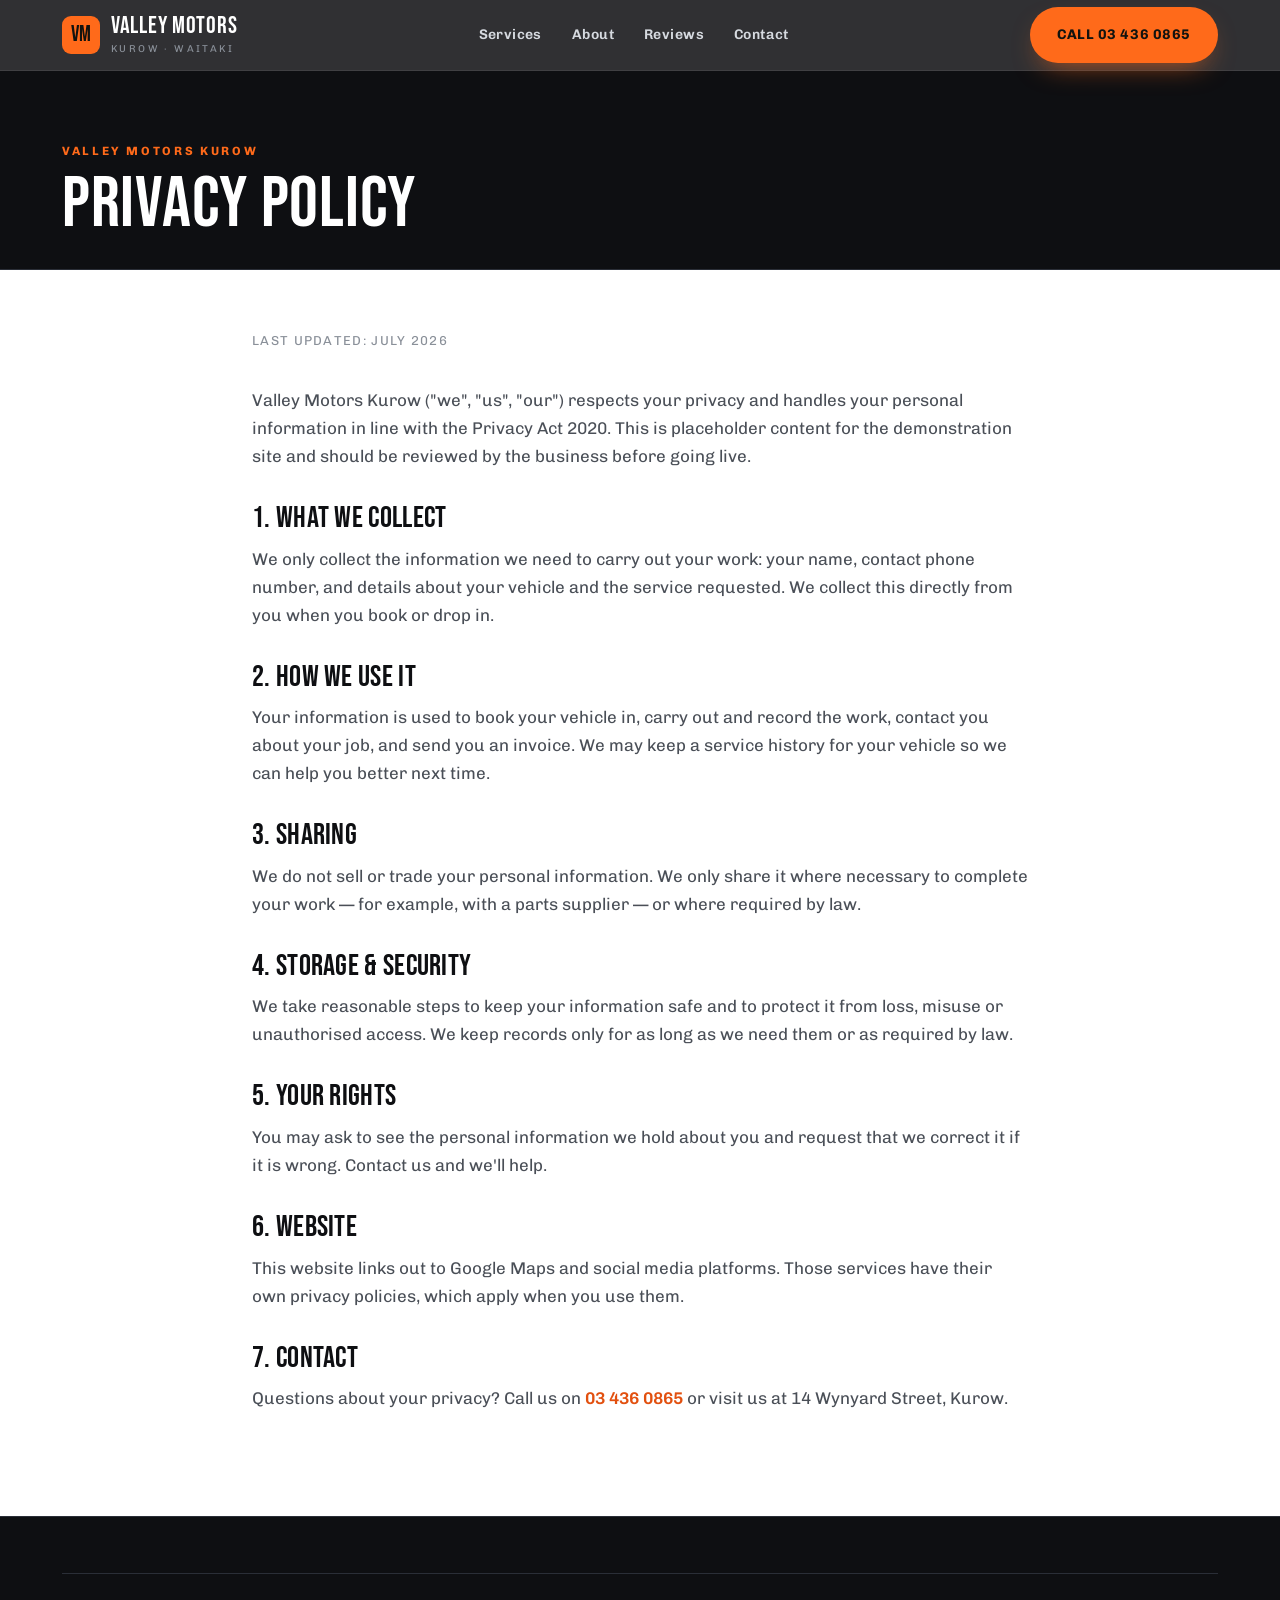
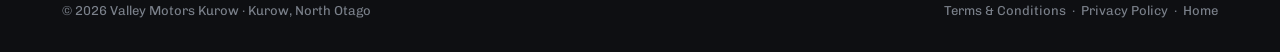
==== privacy.html @ 833ecc07 "Initial build: Valley Motors Kurow" ====
<!DOCTYPE html>
<html lang="en-NZ">
<head>
<meta charset="UTF-8">
<meta name="viewport" content="width=device-width, initial-scale=1">
<title>Privacy Policy | Valley Motors Kurow</title>
<meta name="description" content="Privacy policy for Valley Motors Kurow, Wynyard Street, Kurow.">
<link rel="icon" href="favicon.svg" type="image/svg+xml">
<link rel="preconnect" href="https://fonts.googleapis.com">
<link rel="preconnect" href="https://fonts.gstatic.com" crossorigin>
<link href="https://fonts.googleapis.com/css2?family=Bebas+Neue&family=Chivo:ital,wght@0,300;0,400;0,600;0,700;0,900;1,400&display=swap" rel="stylesheet">
<link rel="stylesheet" href="css/style.css">
</head>
<body>
<header class="nav">
  <div class="wrap nav-inner">
    <a class="brand" href="index.html"><span class="logo">VM</span><span><b>Valley Motors</b><small>Kurow &middot; Waitaki</small></span></a>
    <nav class="nav-links">
      <a href="index.html#services">Services</a>
      <a href="index.html#about">About</a>
      <a href="index.html#reviews">Reviews</a>
      <a href="index.html#contact">Contact</a>
    </nav>
    <div class="nav-cta"><a class="btn btn-primary" href="tel:034360865">Call 03 436 0865</a></div>
  </div>
</header>

<section class="page-hero"><div class="wrap"><span class="eyebrow">Valley Motors Kurow</span><h1 style="font-family:'Bebas Neue';font-size:clamp(40px,7vw,72px);text-transform:uppercase;margin-top:8px">Privacy Policy</h1></div></section>

<div class="legal">
  <p class="updated">Last updated: July 2026</p>
  <p>Valley Motors Kurow ("we", "us", "our") respects your privacy and handles your personal information in line with the Privacy Act 2020. This is placeholder content for the demonstration site and should be reviewed by the business before going live.</p>

  <h2>1. What We Collect</h2>
  <p>We only collect the information we need to carry out your work: your name, contact phone number, and details about your vehicle and the service requested. We collect this directly from you when you book or drop in.</p>

  <h2>2. How We Use It</h2>
  <p>Your information is used to book your vehicle in, carry out and record the work, contact you about your job, and send you an invoice. We may keep a service history for your vehicle so we can help you better next time.</p>

  <h2>3. Sharing</h2>
  <p>We do not sell or trade your personal information. We only share it where necessary to complete your work — for example, with a parts supplier — or where required by law.</p>

  <h2>4. Storage &amp; Security</h2>
  <p>We take reasonable steps to keep your information safe and to protect it from loss, misuse or unauthorised access. We keep records only for as long as we need them or as required by law.</p>

  <h2>5. Your Rights</h2>
  <p>You may ask to see the personal information we hold about you and request that we correct it if it is wrong. Contact us and we'll help.</p>

  <h2>6. Website</h2>
  <p>This website links out to Google Maps and social media platforms. Those services have their own privacy policies, which apply when you use them.</p>

  <h2>7. Contact</h2>
  <p>Questions about your privacy? Call us on <a href="tel:034360865">03 436 0865</a> or visit us at 14 Wynyard Street, Kurow.</p>
</div>

<footer class="foot">
  <div class="wrap">
    <div class="foot-bottom" style="border-top:1px solid var(--line);padding-top:26px">
      <span>&copy; 2026 Valley Motors Kurow &middot; Kurow, North Otago</span>
      <span><a href="terms.html">Terms &amp; Conditions</a> &nbsp;&middot;&nbsp; <a href="privacy.html">Privacy Policy</a> &nbsp;&middot;&nbsp; <a href="index.html">Home</a></span>
    </div>
  </div>
</footer>
</body>
</html>
---- css/style.css ----
/* Valley Motors Kurow — Industrial archetype | Bebas Neue / Chivo */
:root{
  --ink:#0e0f12;
  --charcoal:#16181d;
  --panel:#1d2027;
  --bone:#f4f1ec;
  --paper:#ffffff;
  --line:#2a2e37;
  --muted:#8a9099;
  --text:#20242b;
  --accent:#ff6a1a;
  --accent-deep:#e2500f;
  --radius:14px;
  --radius-sm:10px;
  --maxw:1200px;
  --shadow:0 18px 50px -22px rgba(0,0,0,.55);
}
*{margin:0;padding:0;box-sizing:border-box}
html{scroll-behavior:smooth}
body{
  font-family:"Chivo",system-ui,-apple-system,Segoe UI,sans-serif;
  color:var(--text);background:var(--paper);
  line-height:1.65;font-size:17px;-webkit-font-smoothing:antialiased;
  overflow-x:hidden;
}
img{image-orientation:from-image;max-width:100%;display:block}
h1,h2,h3,.display{font-family:"Bebas Neue",Impact,sans-serif;font-weight:400;line-height:.95;letter-spacing:.01em}
a{color:inherit;text-decoration:none}
.wrap{max-width:var(--maxw);margin:0 auto;padding:0 22px}
.eyebrow{font-family:"Chivo",sans-serif;font-weight:700;text-transform:uppercase;letter-spacing:.22em;font-size:12px;color:var(--accent)}
.section{padding:92px 0}
.section-bone{background:var(--bone)}
.section-dark{background:var(--charcoal);color:#eef0f3}
.section h2{font-size:clamp(38px,6vw,66px);text-transform:uppercase}
.lead{color:var(--muted);max-width:620px;margin-top:14px}
.section-dark .lead{color:#aeb4bd}
.svg{width:22px;height:22px;stroke:currentColor;fill:none;stroke-width:1.9;stroke-linecap:round;stroke-linejoin:round;flex:none}

/* Buttons */
.btn{display:inline-flex;align-items:center;gap:10px;font-family:"Chivo",sans-serif;font-weight:700;
  letter-spacing:.04em;text-transform:uppercase;font-size:14px;padding:15px 26px;border-radius:999px;
  border:1.5px solid transparent;cursor:pointer;transition:transform .18s ease,background .2s,box-shadow .2s;min-height:48px}
.btn:hover{transform:translateY(-2px)}
.btn-primary{background:var(--accent);color:#12130f;box-shadow:0 12px 28px -12px rgba(255,106,26,.7)}
.btn-primary:hover{background:var(--accent-deep);color:#fff}
.btn-ghost{background:transparent;color:#fff;border-color:rgba(255,255,255,.4)}
.btn-ghost:hover{border-color:#fff;background:rgba(255,255,255,.08)}
.btn-dark{background:var(--ink);color:#fff}
.btn-dark:hover{background:#000}
.btn .svg{width:18px;height:18px;stroke-width:2}

/* Intro overlay */
#intro{position:fixed;inset:0;z-index:2000;background:var(--ink);display:flex;align-items:center;justify-content:center;
  transition:opacity .7s ease,visibility .7s}
#intro.done{opacity:0;visibility:hidden}
#intro .mark{font-family:"Bebas Neue",sans-serif;font-size:clamp(44px,9vw,90px);color:#fff;letter-spacing:.04em;
  text-align:center;opacity:0;transform:translateY(14px);animation:introUp .8s .1s forwards}
#intro .mark span{color:var(--accent)}
#intro .bar{height:3px;width:0;background:var(--accent);margin:18px auto 0;animation:introBar 1.1s .2s forwards}
@keyframes introUp{to{opacity:1;transform:none}}
@keyframes introBar{to{width:180px}}

/* Nav */
header.nav{position:sticky;top:0;z-index:1000;background:rgba(14,15,18,.86);backdrop-filter:blur(12px);
  border-bottom:1px solid rgba(255,255,255,.08)}
.nav-inner{display:flex;align-items:center;justify-content:space-between;height:70px}
.brand{display:flex;align-items:center;gap:11px;color:#fff}
.brand .logo{width:38px;height:38px;border-radius:9px;background:var(--accent);display:grid;place-items:center;color:#12130f;font-family:"Bebas Neue",sans-serif;font-size:22px;flex:none}
.brand b{font-family:"Bebas Neue",sans-serif;font-weight:400;font-size:24px;letter-spacing:.03em;line-height:1}
.brand small{display:block;font-family:"Chivo",sans-serif;font-size:10px;letter-spacing:.24em;color:var(--muted);text-transform:uppercase}
.nav-links{display:flex;align-items:center;gap:30px}
.nav-links a{color:#d6dae0;font-size:14px;font-weight:600;letter-spacing:.03em;transition:color .2s}
.nav-links a:hover{color:var(--accent)}
.nav-cta{display:flex;align-items:center;gap:14px}
.nav-phone{display:inline-flex;align-items:center;gap:8px;color:#fff;font-weight:700;font-size:14px}
.nav-phone .svg{color:var(--accent);width:18px;height:18px}
.burger{display:none;background:none;border:1px solid rgba(255,255,255,.25);border-radius:9px;width:46px;height:44px;color:#fff;cursor:pointer}
.burger svg{width:22px;height:22px;stroke:#fff;stroke-width:2;fill:none}
.mobile-menu{display:none;flex-direction:column;background:var(--ink);border-bottom:1px solid var(--line)}
.mobile-menu a{padding:15px 22px;color:#dfe3e8;border-top:1px solid rgba(255,255,255,.06);font-weight:600}
.mobile-menu a.call{color:var(--accent)}
.mobile-menu.open{display:flex}

/* Hero */
.hero{position:relative;min-height:92vh;display:flex;align-items:center;background:var(--ink);color:#fff;overflow:hidden}
.hero-slides{position:absolute;inset:0;z-index:0}
.hero-slide{position:absolute;inset:0;background-size:cover;background-position:center;opacity:0;
  transition:opacity 1.5s ease;filter:saturate(.82) contrast(1.05)}
.hero-slide.active{opacity:1}
.hero::after{content:"";position:absolute;inset:0;z-index:1;
  background:linear-gradient(180deg,rgba(14,15,18,.66) 0%,rgba(14,15,18,.5) 40%,rgba(14,15,18,.82) 100%)}
.hero .wrap{position:relative;z-index:2;padding-top:70px;padding-bottom:70px}
.hero-eyebrow{display:inline-flex;align-items:center;gap:9px;color:var(--accent)}
.hero-eyebrow::before{content:"";width:34px;height:2px;background:var(--accent)}
.hero h1{font-size:clamp(52px,10vw,120px);text-transform:uppercase;margin:18px 0 6px;max-width:15ch}
.hero h1 em{font-style:normal;color:var(--accent)}
.hero p.sub{font-size:clamp(17px,2.2vw,21px);color:#dfe2e7;max-width:560px}
.hero-cta{display:flex;flex-wrap:wrap;gap:14px;margin-top:30px}
.review-badge{margin-top:28px;display:inline-flex;align-items:center;gap:14px;padding:13px 20px;border-radius:14px;
  background:rgba(255,255,255,.08);backdrop-filter:blur(10px);border:1px solid rgba(255,255,255,.18);max-width:100%}
.stars{color:var(--accent);letter-spacing:2px;font-size:15px;white-space:nowrap}
.review-badge b{font-family:"Chivo";font-weight:700}
.review-badge small{display:block;color:#c4c9d0;font-size:12px}

/* Trust strip */
.trust{background:var(--ink);color:#fff;border-top:1px solid rgba(255,255,255,.07)}
.trust-grid{display:grid;grid-template-columns:repeat(3,1fr);gap:0}
.trust-item{display:flex;gap:16px;align-items:flex-start;padding:34px 30px;border-right:1px solid rgba(255,255,255,.08)}
.trust-item:last-child{border-right:none}
.trust-item .ic{width:46px;height:46px;border-radius:11px;background:rgba(255,106,26,.14);color:var(--accent);display:grid;place-items:center;flex:none}
.trust-item .ic .svg{width:22px;height:22px}
.trust-item h4{font-family:"Chivo";font-size:16px;font-weight:700;margin-bottom:3px;letter-spacing:.02em}
.trust-item p{color:var(--muted);font-size:14px;line-height:1.5}

/* Services */
.head-row{display:flex;justify-content:space-between;align-items:flex-end;gap:20px;margin-bottom:44px;flex-wrap:wrap}
.cards{display:grid;grid-template-columns:repeat(3,1fr);gap:24px}
.card{background:var(--paper);border:1px solid #e7e2d9;border-radius:var(--radius);overflow:hidden;
  transition:transform .22s ease,box-shadow .22s;display:flex;flex-direction:column}
.section-bone .card{border-color:#e4ded3}
.card:hover{transform:translateY(-5px);box-shadow:var(--shadow)}
.card-img{aspect-ratio:16/10;overflow:hidden;position:relative}
.card-img img{width:100%;height:100%;object-fit:cover;filter:saturate(.82) contrast(1.05);transition:transform .5s ease}
.card:hover .card-img img{transform:scale(1.06)}
.card-img .tag{position:absolute;left:12px;top:12px;background:var(--ink);color:var(--accent);font-family:"Chivo";
  font-weight:700;font-size:11px;letter-spacing:.12em;text-transform:uppercase;padding:6px 11px;border-radius:7px}
.card-body{padding:22px 22px 26px}
.card-body h3{font-size:26px;text-transform:uppercase;color:var(--ink);margin-bottom:8px}
.card-body p{color:#5c6069;font-size:15px}

/* About */
.split{display:grid;grid-template-columns:1fr 1fr;gap:56px;align-items:center}
.about-img{position:relative;border-radius:var(--radius);overflow:hidden;aspect-ratio:4/3}
.about-img img{width:100%;height:100%;object-fit:cover;filter:saturate(.82) contrast(1.05)}
.about-img .corner{position:absolute;right:0;bottom:0;background:var(--accent);color:#12130f;font-family:"Bebas Neue";
  font-size:20px;letter-spacing:.03em;padding:12px 20px;border-top-left-radius:12px}
.check{list-style:none;margin-top:26px;display:grid;gap:14px}
.check li{display:flex;gap:13px;align-items:flex-start;font-weight:600;color:var(--text)}
.check .svg{color:var(--accent);width:22px;height:22px;margin-top:2px}
.check li span small{display:block;font-weight:400;color:#6b7078;font-size:14px}

/* Crew */
.crew-grid{display:grid;grid-template-columns:repeat(3,1fr);gap:24px}
.crew-card{background:var(--panel);border:1px solid var(--line);border-radius:var(--radius);padding:32px 26px;text-align:center}
.avatar{width:84px;height:84px;border-radius:50%;background:var(--ink);border:2px solid var(--accent);
  display:grid;place-items:center;margin:0 auto 18px;font-family:"Bebas Neue";font-size:32px;color:var(--accent);letter-spacing:.04em}
.crew-card h3{font-size:26px;text-transform:uppercase;color:#fff}
.crew-card .role-sub{color:var(--accent);font-weight:700;font-size:12px;letter-spacing:.14em;text-transform:uppercase;margin:4px 0 10px}
.crew-card p{color:#a8adb6;font-size:14px}
.badge-pill{display:inline-block;background:rgba(255,106,26,.14);color:var(--accent);font-weight:700;font-size:11px;
  letter-spacing:.14em;text-transform:uppercase;padding:6px 13px;border-radius:999px;margin-bottom:14px}

/* Reviews */
.rev-grid{display:grid;grid-template-columns:repeat(3,1fr);gap:24px}
.rev-card{background:var(--paper);border:1px solid #e7e2d9;border-radius:var(--radius);padding:28px 26px;display:flex;flex-direction:column}
.rev-card .stars{margin-bottom:12px}
.rev-card p{color:#42474f;font-size:15px;flex:1}
.rev-who{display:flex;align-items:center;gap:12px;margin-top:18px}
.rev-who .ini{width:42px;height:42px;border-radius:50%;background:var(--ink);color:var(--accent);display:grid;place-items:center;
  font-family:"Bebas Neue";font-size:18px;flex:none}
.rev-who b{font-family:"Chivo";font-weight:700;font-size:14px;display:block}
.rev-who small{color:#8a9099;font-size:12px}

/* Review banner */
.rev-banner{background:linear-gradient(120deg,var(--ink),#1c1f26);color:#fff;text-align:center;padding:74px 0}
.rev-banner h2{font-size:clamp(34px,5.5vw,58px);text-transform:uppercase}
.rev-banner p{color:#aeb4bd;max-width:520px;margin:12px auto 26px}

/* Contact */
.contact-grid{display:grid;grid-template-columns:1.05fr .95fr;gap:52px}
.info-row{display:flex;gap:15px;align-items:flex-start;padding:16px 0;border-bottom:1px solid rgba(255,255,255,.09)}
.info-row .ic{width:44px;height:44px;border-radius:11px;background:rgba(255,106,26,.14);color:var(--accent);display:grid;place-items:center;flex:none}
.info-row h4{font-family:"Chivo";font-size:12px;letter-spacing:.14em;text-transform:uppercase;color:var(--muted);font-weight:700}
.info-row a,.info-row p{color:#eef0f3;font-size:16px;font-weight:600}
.socials{display:flex;gap:12px;margin-top:24px}
.socials a{width:46px;height:46px;border-radius:11px;border:1px solid rgba(255,255,255,.16);display:grid;place-items:center;color:#dfe3e8;transition:.2s}
.socials a:hover{background:var(--accent);color:#12130f;border-color:var(--accent);transform:translateY(-3px)}
.socials a svg{width:20px;height:20px}
.contact-actions{background:var(--panel);border:1px solid var(--line);border-radius:var(--radius);padding:34px}
.contact-actions h3{font-size:30px;text-transform:uppercase;color:#fff;margin-bottom:8px}
.contact-actions p{color:#a8adb6;font-size:15px;margin-bottom:22px}
.contact-actions .btn{width:100%;justify-content:center;margin-bottom:13px}
.hours-mini{margin-top:20px;padding-top:18px;border-top:1px solid var(--line);color:#a8adb6;font-size:14px}
.hours-mini b{color:#fff}

/* Map */
.map-wrap{padding:0 0 0}
.map-frame{width:100%;height:420px;border:0;border-radius:var(--radius);filter:grayscale(.2) contrast(1.05)}

/* Footer */
footer.foot{background:var(--ink);color:#cfd3da;padding:56px 0 30px;border-top:1px solid var(--line)}
.foot-top{display:grid;grid-template-columns:1.4fr 1fr 1fr;gap:36px;padding-bottom:34px;border-bottom:1px solid var(--line)}
.foot .brand b{color:#fff}
.foot p.blurb{color:#8a9099;font-size:14px;margin-top:14px;max-width:320px}
.foot h5{font-family:"Chivo";font-weight:700;font-size:12px;letter-spacing:.16em;text-transform:uppercase;color:#fff;margin-bottom:14px}
.foot ul{list-style:none;display:grid;gap:9px}
.foot ul a{color:#9aa0a9;font-size:14px}
.foot ul a:hover{color:var(--accent)}
.foot .socials{margin-top:16px}
.foot-bottom{display:flex;justify-content:space-between;align-items:center;gap:14px;flex-wrap:wrap;padding-top:22px;color:#7b818b;font-size:13px}
.foot-bottom a{color:#7b818b}
.foot-bottom a:hover{color:var(--accent)}

/* Legal pages */
.legal{max-width:820px;margin:0 auto;padding:60px 22px 90px}
.legal h1{font-size:clamp(40px,7vw,72px);text-transform:uppercase;color:var(--ink);margin-bottom:6px}
.legal .updated{color:var(--muted);font-size:13px;letter-spacing:.1em;text-transform:uppercase;margin-bottom:34px}
.legal h2{font-size:30px;text-transform:uppercase;color:var(--ink);margin:34px 0 12px}
.legal p{color:#4a4f57;margin-bottom:14px}
.legal a{color:var(--accent-deep);font-weight:600}
.page-hero{background:var(--ink);color:#fff;padding:64px 0 30px;border-bottom:1px solid var(--line)}

/* Reveal */
.reveal{opacity:0;transform:translateY(26px);transition:opacity .7s ease,transform .7s ease}
.reveal.in{opacity:1;transform:none}

/* Responsive */
@media(max-width:900px){
  .split,.contact-grid{grid-template-columns:1fr;gap:34px}
  .cards,.crew-grid,.rev-grid{grid-template-columns:1fr 1fr}
  .trust-grid{grid-template-columns:1fr}
  .trust-item{border-right:none;border-bottom:1px solid rgba(255,255,255,.08)}
  .foot-top{grid-template-columns:1fr 1fr}
}
@media(max-width:640px){
  .section{padding:64px 0}
  .nav-links,.nav-phone span{display:none}
  .burger{display:grid;place-items:center}
  .cards,.crew-grid,.rev-grid{grid-template-columns:1fr}
  .foot-top{grid-template-columns:1fr}
  .hero{min-height:88vh}
  .hero .wrap{padding-top:48px}
  .review-badge{flex-wrap:wrap;gap:8px}
  .about-img{aspect-ratio:16/11}
  .map-frame{height:320px}
  .section h2{font-size:clamp(34px,10vw,48px)}
}
@media(prefers-reduced-motion:reduce){
  .hero-slide{transition:none}
  .reveal{opacity:1;transform:none;transition:none}
  #intro .mark,#intro .bar{animation:none;opacity:1}
}
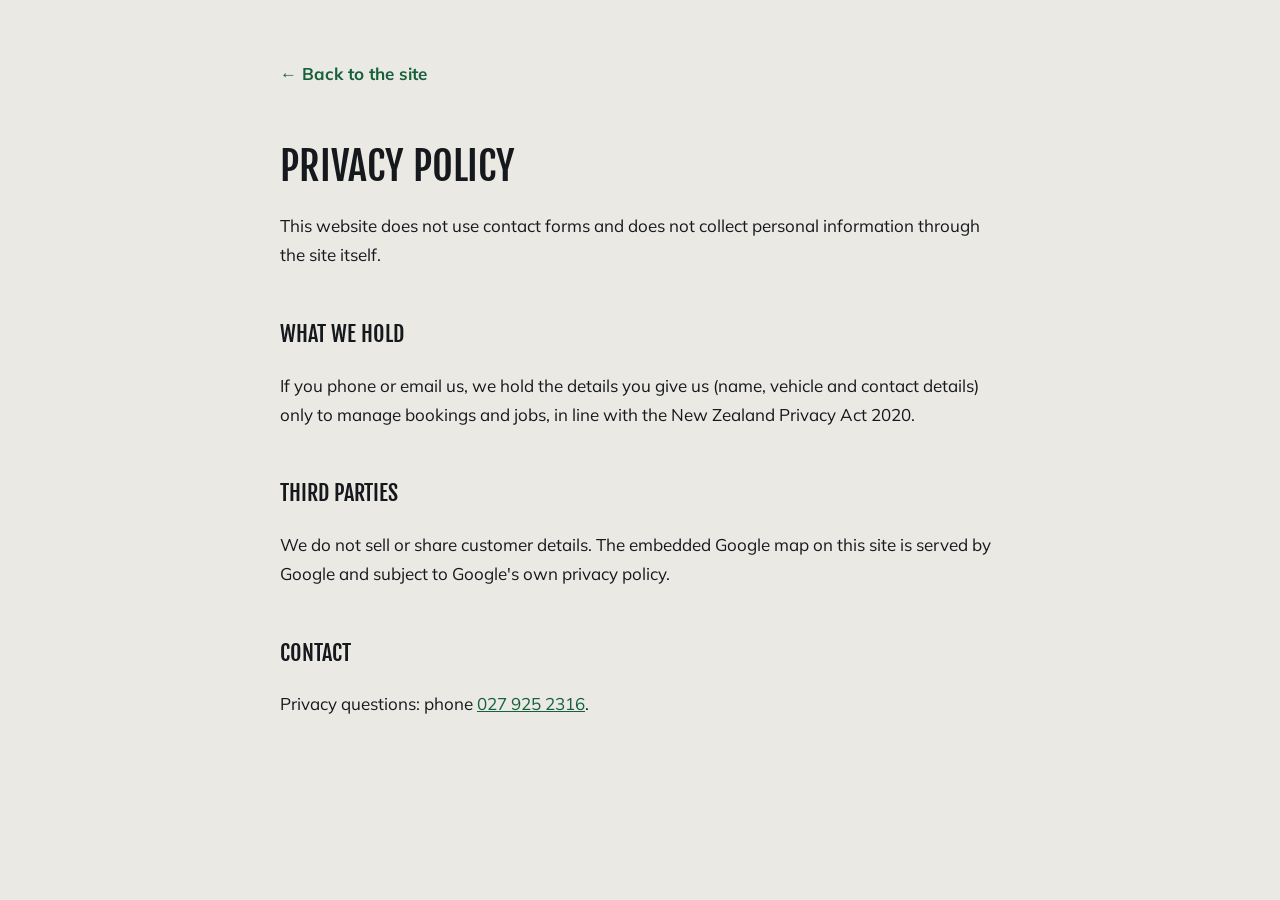
==== commit dffe3897: "Valley Motors Kurow demo site (Kurow, Waitaki Valley) Co-Authored-By: Claude Fable 5 <noreply@anthro" ====
--- a/privacy.html
+++ b/privacy.html
@@ -1,65 +1,33 @@
 <!DOCTYPE html>
 <html lang="en-NZ">
 <head>
-<meta charset="UTF-8">
+<meta charset="utf-8">
 <meta name="viewport" content="width=device-width, initial-scale=1">
+<meta name="robots" content="noindex">
 <title>Privacy Policy | Valley Motors Kurow</title>
-<meta name="description" content="Privacy policy for Valley Motors Kurow, Wynyard Street, Kurow.">
 <link rel="icon" href="favicon.svg" type="image/svg+xml">
-<link rel="preconnect" href="https://fonts.googleapis.com">
-<link rel="preconnect" href="https://fonts.gstatic.com" crossorigin>
-<link href="https://fonts.googleapis.com/css2?family=Bebas+Neue&family=Chivo:ital,wght@0,300;0,400;0,600;0,700;0,900;1,400&display=swap" rel="stylesheet">
-<link rel="stylesheet" href="css/style.css">
+<link href="https://fonts.googleapis.com/css2?family=Fjalla+One&family=Mulish:wght@400;700&display=swap" rel="stylesheet">
+<style>
+*{box-sizing:border-box}
+body{margin:0;font-family:'Mulish',Arial,sans-serif;font-size:17px;line-height:1.7;color:#15181c;background:#ebe9e3}
+.wrap{max-width:760px;margin:0 auto;padding:60px 20px 80px}
+h1{font-family:'Fjalla One',sans-serif;font-weight:400;text-transform:uppercase;font-size:2.5rem;line-height:1}
+h2{font-family:'Fjalla One',sans-serif;font-weight:400;text-transform:uppercase;font-size:1.4rem;margin-top:2em}
+a{color:#16613b}
+.back{display:inline-block;margin-bottom:30px;font-weight:700;text-decoration:none}
+</style>
 </head>
 <body>
-<header class="nav">
-  <div class="wrap nav-inner">
-    <a class="brand" href="index.html"><span class="logo">VM</span><span><b>Valley Motors</b><small>Kurow &middot; Waitaki</small></span></a>
-    <nav class="nav-links">
-      <a href="index.html#services">Services</a>
-      <a href="index.html#about">About</a>
-      <a href="index.html#reviews">Reviews</a>
-      <a href="index.html#contact">Contact</a>
-    </nav>
-    <div class="nav-cta"><a class="btn btn-primary" href="tel:034360865">Call 03 436 0865</a></div>
-  </div>
-</header>
-
-<section class="page-hero"><div class="wrap"><span class="eyebrow">Valley Motors Kurow</span><h1 style="font-family:'Bebas Neue';font-size:clamp(40px,7vw,72px);text-transform:uppercase;margin-top:8px">Privacy Policy</h1></div></section>
-
-<div class="legal">
-  <p class="updated">Last updated: July 2026</p>
-  <p>Valley Motors Kurow ("we", "us", "our") respects your privacy and handles your personal information in line with the Privacy Act 2020. This is placeholder content for the demonstration site and should be reviewed by the business before going live.</p>
-
-  <h2>1. What We Collect</h2>
-  <p>We only collect the information we need to carry out your work: your name, contact phone number, and details about your vehicle and the service requested. We collect this directly from you when you book or drop in.</p>
-
-  <h2>2. How We Use It</h2>
-  <p>Your information is used to book your vehicle in, carry out and record the work, contact you about your job, and send you an invoice. We may keep a service history for your vehicle so we can help you better next time.</p>
-
-  <h2>3. Sharing</h2>
-  <p>We do not sell or trade your personal information. We only share it where necessary to complete your work — for example, with a parts supplier — or where required by law.</p>
-
-  <h2>4. Storage &amp; Security</h2>
-  <p>We take reasonable steps to keep your information safe and to protect it from loss, misuse or unauthorised access. We keep records only for as long as we need them or as required by law.</p>
-
-  <h2>5. Your Rights</h2>
-  <p>You may ask to see the personal information we hold about you and request that we correct it if it is wrong. Contact us and we'll help.</p>
-
-  <h2>6. Website</h2>
-  <p>This website links out to Google Maps and social media platforms. Those services have their own privacy policies, which apply when you use them.</p>
-
-  <h2>7. Contact</h2>
-  <p>Questions about your privacy? Call us on <a href="tel:034360865">03 436 0865</a> or visit us at 14 Wynyard Street, Kurow.</p>
+<div class="wrap">
+<a class="back" href="index.html">&larr; Back to the site</a>
+<h1>Privacy Policy</h1>
+<p>This website does not use contact forms and does not collect personal information through the site itself.</p>
+<h2>What we hold</h2>
+<p>If you phone or email us, we hold the details you give us (name, vehicle and contact details) only to manage bookings and jobs, in line with the New Zealand Privacy Act 2020.</p>
+<h2>Third parties</h2>
+<p>We do not sell or share customer details. The embedded Google map on this site is served by Google and subject to Google's own privacy policy.</p>
+<h2>Contact</h2>
+<p>Privacy questions: phone <a href="tel:+64279252316">027 925 2316</a>.</p>
 </div>
-
-<footer class="foot">
-  <div class="wrap">
-    <div class="foot-bottom" style="border-top:1px solid var(--line);padding-top:26px">
-      <span>&copy; 2026 Valley Motors Kurow &middot; Kurow, North Otago</span>
-      <span><a href="terms.html">Terms &amp; Conditions</a> &nbsp;&middot;&nbsp; <a href="privacy.html">Privacy Policy</a> &nbsp;&middot;&nbsp; <a href="index.html">Home</a></span>
-    </div>
-  </div>
-</footer>
 </body>
 </html>
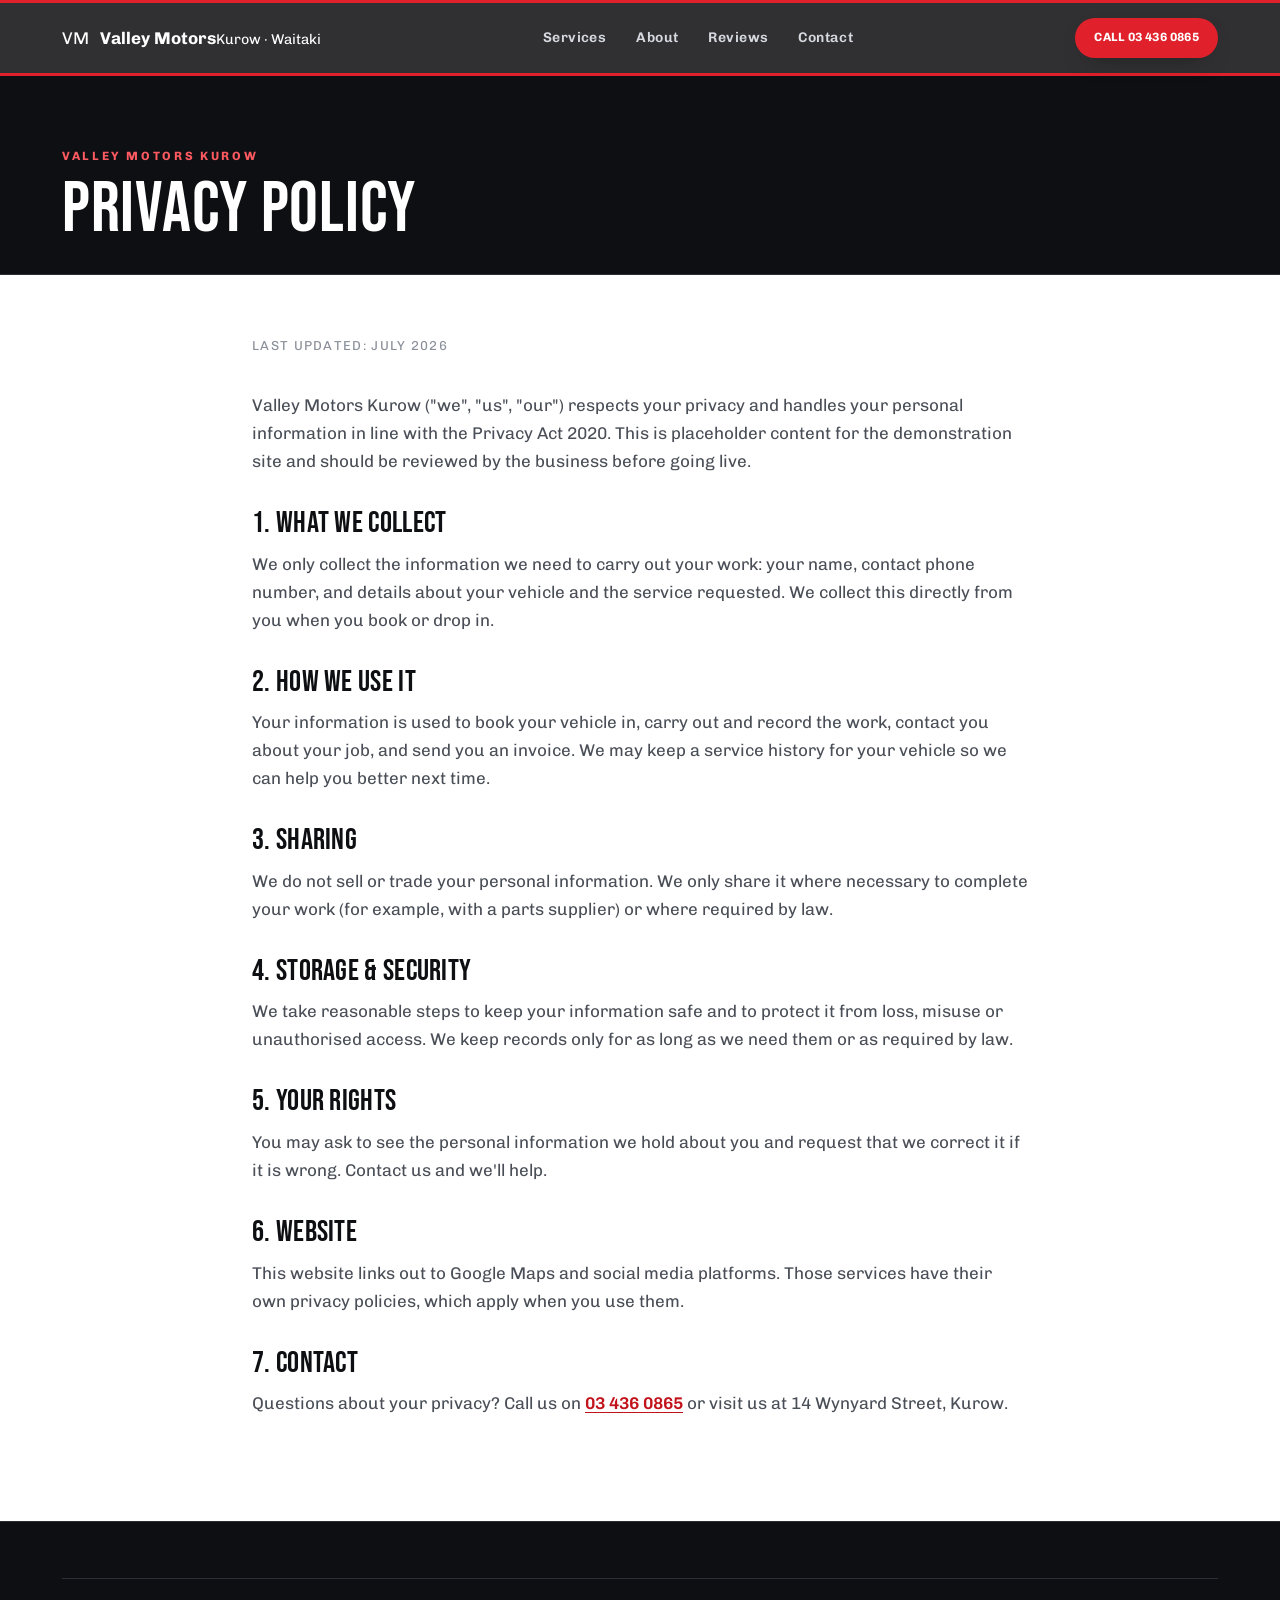
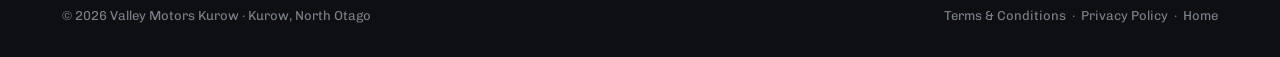
==== commit 8e02aebe: "Remove remaining long dashes Co-Authored-By: Claude Opus 5.5 <noreply@anthropic.com>" ====
--- a/privacy.html
+++ b/privacy.html
@@ -1,33 +1,65 @@
 <!DOCTYPE html>
 <html lang="en-NZ">
 <head>
-<meta charset="utf-8">
+<meta charset="UTF-8">
 <meta name="viewport" content="width=device-width, initial-scale=1">
-<meta name="robots" content="noindex">
 <title>Privacy Policy | Valley Motors Kurow</title>
+<meta name="description" content="Privacy policy for Valley Motors Kurow, Wynyard Street, Kurow.">
 <link rel="icon" href="favicon.svg" type="image/svg+xml">
-<link href="https://fonts.googleapis.com/css2?family=Fjalla+One&family=Mulish:wght@400;700&display=swap" rel="stylesheet">
-<style>
-*{box-sizing:border-box}
-body{margin:0;font-family:'Mulish',Arial,sans-serif;font-size:17px;line-height:1.7;color:#15181c;background:#ebe9e3}
-.wrap{max-width:760px;margin:0 auto;padding:60px 20px 80px}
-h1{font-family:'Fjalla One',sans-serif;font-weight:400;text-transform:uppercase;font-size:2.5rem;line-height:1}
-h2{font-family:'Fjalla One',sans-serif;font-weight:400;text-transform:uppercase;font-size:1.4rem;margin-top:2em}
-a{color:#16613b}
-.back{display:inline-block;margin-bottom:30px;font-weight:700;text-decoration:none}
-</style>
+<link rel="preconnect" href="https://fonts.googleapis.com">
+<link rel="preconnect" href="https://fonts.gstatic.com" crossorigin>
+<link href="https://fonts.googleapis.com/css2?family=Bebas+Neue&family=Chivo:ital,wght@0,300;0,400;0,600;0,700;0,900;1,400&display=swap" rel="stylesheet">
+<link rel="stylesheet" href="css/style.css">
 </head>
 <body>
-<div class="wrap">
-<a class="back" href="index.html">&larr; Back to the site</a>
-<h1>Privacy Policy</h1>
-<p>This website does not use contact forms and does not collect personal information through the site itself.</p>
-<h2>What we hold</h2>
-<p>If you phone or email us, we hold the details you give us (name, vehicle and contact details) only to manage bookings and jobs, in line with the New Zealand Privacy Act 2020.</p>
-<h2>Third parties</h2>
-<p>We do not sell or share customer details. The embedded Google map on this site is served by Google and subject to Google's own privacy policy.</p>
-<h2>Contact</h2>
-<p>Privacy questions: phone <a href="tel:+64279252316">027 925 2316</a>.</p>
+<header class="nav">
+  <div class="wrap nav-inner">
+    <a class="brand" href="index.html"><span class="logo">VM</span><span><b>Valley Motors</b><small>Kurow &middot; Waitaki</small></span></a>
+    <nav class="nav-links">
+      <a href="index.html#services">Services</a>
+      <a href="index.html#about">About</a>
+      <a href="index.html#reviews">Reviews</a>
+      <a href="index.html#contact">Contact</a>
+    </nav>
+    <div class="nav-cta"><a class="btn btn-primary" href="tel:034360865">Call 03 436 0865</a></div>
+  </div>
+</header>
+
+<section class="page-hero"><div class="wrap"><span class="eyebrow">Valley Motors Kurow</span><h1 style="font-family:'Bebas Neue';font-size:clamp(40px,7vw,72px);text-transform:uppercase;margin-top:8px">Privacy Policy</h1></div></section>
+
+<div class="legal">
+  <p class="updated">Last updated: July 2026</p>
+  <p>Valley Motors Kurow ("we", "us", "our") respects your privacy and handles your personal information in line with the Privacy Act 2020. This is placeholder content for the demonstration site and should be reviewed by the business before going live.</p>
+
+  <h2>1. What We Collect</h2>
+  <p>We only collect the information we need to carry out your work: your name, contact phone number, and details about your vehicle and the service requested. We collect this directly from you when you book or drop in.</p>
+
+  <h2>2. How We Use It</h2>
+  <p>Your information is used to book your vehicle in, carry out and record the work, contact you about your job, and send you an invoice. We may keep a service history for your vehicle so we can help you better next time.</p>
+
+  <h2>3. Sharing</h2>
+  <p>We do not sell or trade your personal information. We only share it where necessary to complete your work (for example, with a parts supplier) or where required by law.</p>
+
+  <h2>4. Storage &amp; Security</h2>
+  <p>We take reasonable steps to keep your information safe and to protect it from loss, misuse or unauthorised access. We keep records only for as long as we need them or as required by law.</p>
+
+  <h2>5. Your Rights</h2>
+  <p>You may ask to see the personal information we hold about you and request that we correct it if it is wrong. Contact us and we'll help.</p>
+
+  <h2>6. Website</h2>
+  <p>This website links out to Google Maps and social media platforms. Those services have their own privacy policies, which apply when you use them.</p>
+
+  <h2>7. Contact</h2>
+  <p>Questions about your privacy? Call us on <a href="tel:034360865">03 436 0865</a> or visit us at 14 Wynyard Street, Kurow.</p>
 </div>
+
+<footer class="foot">
+  <div class="wrap">
+    <div class="foot-bottom" style="border-top:1px solid var(--line);padding-top:26px">
+      <span>&copy; 2026 Valley Motors Kurow &middot; Kurow, North Otago</span>
+      <span><a href="terms.html">Terms &amp; Conditions</a> &nbsp;&middot;&nbsp; <a href="privacy.html">Privacy Policy</a> &nbsp;&middot;&nbsp; <a href="index.html">Home</a></span>
+    </div>
+  </div>
+</footer>
 </body>
 </html>
--- a/css/style.css
+++ b/css/style.css
@@ -0,0 +1,329 @@
+/* Valley Motors Kurow: Industrial archetype | Bebas Neue / Chivo */
+:root{
+  --ink:#0e0f12;
+  --charcoal:#16181d;
+  --panel:#1d2027;
+  --bone:#f4f1ec;
+  --paper:#ffffff;
+  --line:#2a2e37;
+  --muted:#8a9099;          /* on dark only */
+  --muted-light:#555a63;     /* secondary text on white/bone (7:1) */
+  --accent-text:#ff5a61;     /* red text on dark surfaces (5.6:1) */
+  --accent-ink:#c2131b;      /* red text on white/bone (5.6:1) */
+  --text:#20242b;
+  --accent:#e0202a;
+  --accent-deep:#b3141b;
+  --radius:14px;
+  --radius-sm:10px;
+  --maxw:1200px;
+  --shadow:0 18px 50px -22px rgba(0,0,0,.55);
+}
+*{margin:0;padding:0;box-sizing:border-box}
+html{scroll-behavior:smooth}
+body{
+  font-family:"Chivo",system-ui,-apple-system,Segoe UI,sans-serif;
+  color:var(--text);background:var(--paper);
+  line-height:1.65;font-size:17px;-webkit-font-smoothing:antialiased;
+  overflow-x:hidden;
+}
+img{image-orientation:from-image;max-width:100%;display:block}
+h1,h2,h3,.display{font-family:"Bebas Neue","Arial Narrow",sans-serif;font-weight:400;line-height:.95;letter-spacing:.01em;text-wrap:balance}
+a{color:inherit;text-decoration:none}
+.wrap{max-width:var(--maxw);margin:0 auto;padding:0 22px}
+.eyebrow{font-family:"Chivo",sans-serif;font-weight:700;text-transform:uppercase;letter-spacing:.22em;font-size:12px;color:var(--accent-text)}
+.section{padding:92px 0}
+.section-bone{background:var(--bone)}
+.section-dark{background:var(--charcoal);color:#eef0f3}
+.section h2{font-size:clamp(38px,6vw,66px);text-transform:uppercase}
+.lead{color:var(--muted-light);max-width:60ch;margin-top:14px}
+.lead-follow{color:var(--muted-light);margin-top:12px;max-width:60ch}
+.section-dark .lead{color:#aeb4bd}
+.svg{width:22px;height:22px;stroke:currentColor;fill:none;stroke-width:1.9;stroke-linecap:round;stroke-linejoin:round;flex:none}
+
+/* Buttons */
+.btn{display:inline-flex;align-items:center;gap:10px;font-family:"Chivo",sans-serif;font-weight:700;
+  letter-spacing:.04em;text-transform:uppercase;font-size:14px;padding:15px 26px;border-radius:999px;
+  border:1.5px solid transparent;cursor:pointer;transition:transform .18s ease,background .2s,box-shadow .2s;min-height:48px}
+.btn:hover{transform:translateY(-2px)}
+.btn-primary{background:var(--accent);color:#fff;box-shadow:0 10px 24px -14px rgba(0,0,0,.55)}
+.btn-primary:hover{background:var(--accent-deep);color:#fff}
+.btn-ghost{background:transparent;color:#fff;border-color:rgba(255,255,255,.4)}
+.btn-ghost:hover{border-color:#fff;background:rgba(255,255,255,.08)}
+.btn-dark{background:var(--ink);color:#fff}
+.btn-dark:hover{background:#000}
+.btn .svg{width:18px;height:18px;stroke-width:2}
+
+/* Intro overlay */
+#intro{position:fixed;inset:0;z-index:2000;background:var(--ink);display:flex;align-items:center;justify-content:center;
+  transition:opacity .7s ease,visibility .7s}
+#intro.done{opacity:0;visibility:hidden}
+#intro .bar{height:3px;width:0;background:var(--accent);margin:18px auto 0;animation:introBar 1.1s .2s forwards}
+@keyframes introUp{to{opacity:1;transform:none}}
+@keyframes introBar{to{width:180px}}
+
+/* Nav */
+header.nav{position:sticky;top:0;z-index:1000;background:rgba(14,15,18,.86);backdrop-filter:blur(12px);
+  border-bottom:1px solid rgba(255,255,255,.08)}
+.nav-inner{display:flex;align-items:center;justify-content:space-between;height:70px}
+.brand{display:flex;align-items:center;gap:11px;color:#fff}
+.nav-links{display:flex;align-items:center;gap:30px}
+.nav-links a{color:#d6dae0;font-size:14px;font-weight:600;letter-spacing:.03em;transition:color .2s}
+.nav-links a:hover{color:var(--accent-text)}
+.nav-cta{display:flex;align-items:center;gap:14px}
+.nav-cta .btn{font-size:12px;padding:9px 18px;min-height:38px;letter-spacing:.03em}
+.nav-phone{display:inline-flex;align-items:center;gap:8px;color:#fff;font-weight:700;font-size:14px}
+.nav-phone .svg{color:var(--accent-text);width:18px;height:18px}
+.burger{display:none;background:none;border:1px solid rgba(255,255,255,.25);border-radius:9px;width:46px;height:44px;color:#fff;cursor:pointer}
+.burger svg{width:22px;height:22px;stroke:#fff;stroke-width:2;fill:none}
+.mobile-menu{display:none;flex-direction:column;background:var(--ink);border-bottom:1px solid var(--line)}
+.mobile-menu a{padding:15px 22px;color:#dfe3e8;border-top:1px solid rgba(255,255,255,.06);font-weight:600}
+.mobile-menu a.call{color:var(--accent-text)}
+.mobile-menu.open{display:flex}
+
+/* Hero */
+.hero{position:relative;min-height:92vh;display:flex;align-items:center;background:var(--ink);color:#fff;overflow:hidden}
+.hero-slides{position:absolute;inset:0;z-index:0}
+.hero-slide{position:absolute;inset:0;background-size:cover;background-position:center;opacity:0;
+  transition:opacity 1.5s ease;filter:saturate(.82) contrast(1.05)}
+.hero-slide.active{opacity:1}
+.hero::after{content:"";position:absolute;inset:0;z-index:1;
+  background:linear-gradient(180deg,rgba(14,15,18,.66) 0%,rgba(14,15,18,.5) 40%,rgba(14,15,18,.82) 100%)}
+.hero .wrap{position:relative;z-index:2;padding-top:70px;padding-bottom:70px}
+.hero h1{font-size:clamp(52px,9vw,96px);text-transform:uppercase;margin:18px 0 6px;max-width:15ch}
+.hero h1 em{font-style:normal;color:var(--accent)} /* large text: 3:1 is the bar */
+.hero p.sub{font-size:clamp(17px,2.2vw,21px);color:#dfe2e7;max-width:560px}
+.hero-cta{display:flex;flex-wrap:wrap;gap:14px;margin-top:30px}
+.review-badge{margin-top:28px;display:inline-flex;align-items:center;gap:14px;padding:13px 20px;border-radius:14px;
+  background:rgba(255,255,255,.08);backdrop-filter:blur(10px);border:1px solid rgba(255,255,255,.18);max-width:100%}
+.stars{display:inline-flex;gap:3px;color:var(--accent);flex:none}
+.stars svg{width:16px;height:16px;fill:currentColor}
+.hero .stars,.section-dark .stars{color:var(--accent-text)}
+.review-badge b{font-family:"Chivo";font-weight:700}
+.review-badge small{display:block;color:#c4c9d0;font-size:12px}
+
+
+/* Services */
+.head-row{display:flex;justify-content:space-between;align-items:flex-end;gap:20px;margin-bottom:44px;flex-wrap:wrap}
+.cards{display:grid;grid-template-columns:repeat(3,1fr);gap:24px}
+.card{background:var(--paper);border:1px solid #e7e2d9;border-radius:var(--radius);overflow:hidden;
+  transition:transform .22s ease,box-shadow .22s;display:flex;flex-direction:column}
+.section-bone .card{border-color:#e4ded3}
+
+.card-img{aspect-ratio:16/10;overflow:hidden;position:relative}
+.card-img img{width:100%;height:100%;object-fit:cover;filter:saturate(.55) contrast(1.08) brightness(.92)}
+.card-img::after{content:"";position:absolute;inset:0;background:linear-gradient(180deg,rgba(14,15,18,0) 45%,rgba(14,15,18,.35));pointer-events:none}
+
+.card-img .tag{position:absolute;z-index:2;left:12px;top:12px;background:var(--ink);color:var(--accent-text);font-family:"Chivo";
+  font-weight:700;font-size:11px;letter-spacing:.12em;text-transform:uppercase;padding:6px 11px;border-radius:7px}
+.card-body{padding:22px 22px 26px}
+.card-body h3{font-size:26px;text-transform:uppercase;color:var(--ink);margin-bottom:8px}
+.card-body p{color:var(--muted-light);font-size:15px}
+
+/* About */
+.split{display:grid;grid-template-columns:1fr 1fr;gap:56px;align-items:center}
+.about-img{position:relative;border-radius:var(--radius);overflow:hidden;aspect-ratio:4/3}
+.about-img img{width:100%;height:100%;object-fit:cover;filter:saturate(.82) contrast(1.05)}
+.about-img .corner{position:absolute;right:0;bottom:0;background:var(--accent);color:#fff;font-family:"Bebas Neue";
+  font-size:20px;letter-spacing:.03em;padding:12px 20px;border-top-left-radius:12px}
+.check{list-style:none;margin-top:26px;display:grid;gap:14px}
+.check li{display:flex;gap:13px;align-items:flex-start;font-weight:600;color:var(--text)}
+.check .svg{color:var(--accent-ink);width:22px;height:22px;margin-top:2px}
+.check li span small{display:block;font-weight:400;color:var(--muted-light);font-size:14px}
+
+/* Crew */
+.crew-grid{display:grid;grid-template-columns:repeat(3,1fr);gap:24px}
+.crew-card{background:var(--panel);border:1px solid var(--line);border-radius:var(--radius);padding:32px 26px;text-align:center}
+.avatar{width:84px;height:84px;border-radius:50%;background:var(--ink);border:2px solid var(--accent);
+  display:grid;place-items:center;margin:0 auto 18px;font-family:"Bebas Neue";font-size:32px;color:var(--accent-text);letter-spacing:.04em}
+.crew-card h3{font-size:26px;text-transform:uppercase;color:#fff}
+.crew-card .role-sub{color:var(--accent-text);font-weight:700;font-size:12px;letter-spacing:.14em;text-transform:uppercase;margin:4px 0 10px}
+.crew-card p{color:#a8adb6;font-size:14px}
+.badge-pill{display:inline-block;background:rgba(224,32,42,.16);color:var(--accent-text);font-weight:700;font-size:11px;
+  letter-spacing:.14em;text-transform:uppercase;padding:6px 13px;border-radius:999px;margin-bottom:14px}
+
+/* Reviews */
+.rev-grid{display:grid;grid-template-columns:repeat(3,1fr);gap:24px}
+.rev-card{background:var(--paper);border:1px solid #e7e2d9;border-radius:var(--radius);padding:28px 26px;display:flex;flex-direction:column}
+.rev-card .stars{margin-bottom:12px}
+.rev-card p{color:#42474f;font-size:15px;flex:1}
+.rev-who{display:flex;align-items:center;gap:12px;margin-top:18px}
+.rev-who .ini{width:42px;height:42px;border-radius:50%;background:var(--ink);color:var(--accent-text);display:grid;place-items:center;
+  font-family:"Bebas Neue";font-size:18px;flex:none}
+.rev-who b{font-family:"Chivo";font-weight:700;font-size:14px;display:block}
+.rev-who small{color:var(--muted-light);font-size:12px}
+
+/* Review banner */
+.rev-banner{background:linear-gradient(120deg,var(--ink),#1c1f26);color:#fff;text-align:center;padding:74px 0}
+.rev-banner h2{font-size:clamp(34px,5.5vw,58px);text-transform:uppercase}
+.rev-banner p{color:#aeb4bd;max-width:520px;margin:12px auto 26px}
+
+/* Contact */
+.contact-grid{display:grid;grid-template-columns:1.05fr .95fr;gap:52px}
+.info-row{display:flex;gap:15px;align-items:flex-start;padding:16px 0;border-bottom:1px solid rgba(255,255,255,.09)}
+.info-row .ic{width:44px;height:44px;border-radius:11px;background:rgba(224,32,42,.16);color:var(--accent-text);display:grid;place-items:center;flex:none}
+.info-row .info-h{font-family:"Chivo";font-size:12px;letter-spacing:.14em;text-transform:uppercase;color:var(--muted);font-weight:700}
+.info-row a,.info-row p{color:#eef0f3;font-size:16px;font-weight:600}
+.socials{display:flex;gap:12px;margin-top:24px}
+.socials a{width:46px;height:46px;border-radius:11px;border:1px solid rgba(255,255,255,.16);display:grid;place-items:center;color:#dfe3e8;transition:.2s}
+.socials a:hover{background:var(--accent);color:#fff;border-color:var(--accent);transform:translateY(-3px)}
+.socials a svg{width:20px;height:20px}
+.contact-actions{background:var(--panel);border:1px solid var(--line);border-radius:var(--radius);padding:34px}
+.contact-actions h3{font-size:30px;text-transform:uppercase;color:#fff;margin-bottom:8px}
+.contact-actions p{color:#a8adb6;font-size:15px;margin-bottom:22px}
+.contact-actions .btn{width:100%;justify-content:center;margin-bottom:13px}
+.hours-mini{margin-top:20px;padding-top:18px;border-top:1px solid var(--line);color:#a8adb6;font-size:14px}
+.hours-mini b{color:#fff}
+
+/* Map */
+.map-frame{width:100%;height:420px;border:0;border-radius:var(--radius);filter:grayscale(.2) contrast(1.05)}
+
+/* Footer */
+footer.foot{background:var(--ink);color:#cfd3da;padding:56px 0 30px;border-top:1px solid var(--line)}
+.foot-top{display:grid;grid-template-columns:1.4fr 1fr 1fr;gap:36px;padding-bottom:34px;border-bottom:1px solid var(--line)}
+.foot p.blurb{color:#8a9099;font-size:14px;margin-top:14px;max-width:320px}
+.foot .foot-h{font-family:"Chivo";font-weight:700;font-size:12px;letter-spacing:.16em;text-transform:uppercase;color:#fff;margin-bottom:14px}
+.foot ul{list-style:none;display:grid;gap:9px}
+.foot ul a{color:#9aa0a9;font-size:14px}
+.foot ul a:hover{color:var(--accent-text)}
+.foot .socials{margin-top:16px}
+.foot-bottom{display:flex;justify-content:space-between;align-items:center;gap:14px;flex-wrap:wrap;padding-top:22px;color:#7b818b;font-size:13px}
+.foot-bottom a{color:#7b818b}
+.foot-bottom a:hover{color:var(--accent-text)}
+
+/* Legal pages */
+.legal{max-width:820px;margin:0 auto;padding:60px 22px 90px}
+.legal h1{font-size:clamp(40px,7vw,72px);text-transform:uppercase;color:var(--ink);margin-bottom:6px}
+.legal .updated{color:var(--muted);font-size:13px;letter-spacing:.1em;text-transform:uppercase;margin-bottom:34px}
+.legal h2{font-size:30px;text-transform:uppercase;color:var(--ink);margin:34px 0 12px}
+.legal p{color:#4a4f57;margin-bottom:14px}
+.legal a{color:var(--accent-ink);font-weight:600;text-decoration:underline;text-underline-offset:3px}
+.page-hero{background:var(--ink);color:#fff;padding:64px 0 30px;border-bottom:1px solid var(--line)}
+
+/* Layout helpers (were inline styles) */
+.head-center{flex-direction:column;align-items:center;justify-content:center;text-align:center}
+.head-center .lead{margin-left:auto;margin-right:auto}
+.section-dark .head-center .lead{color:#aeb4bd}
+.section-head{text-align:center;max-width:640px;margin:0 auto 40px}
+.section-head p{margin-top:14px;color:var(--muted-light)}
+.section-dark .section-head p{color:#aeb4bd}
+.rev-note{color:var(--muted-light);font-size:13px;margin:-28px 0 24px;font-weight:600}
+.map-band{background:var(--charcoal);padding:0 0 70px}
+.brand-logo--foot{height:44px}
+
+/* Reveal */
+.reveal{opacity:0;transform:translateY(26px);transition:opacity .7s ease,transform .7s ease}
+.reveal.in{opacity:1;transform:none}
+
+/* Responsive */
+@media(max-width:900px){
+  .split,.contact-grid{grid-template-columns:1fr;gap:34px}
+  .cards,.crew-grid,.rev-grid{grid-template-columns:1fr 1fr}
+  .foot-top{grid-template-columns:1fr 1fr}
+}
+@media(max-width:640px){
+  .section{padding:64px 0}
+  .nav-links,.nav-phone span{display:none}
+  .burger{display:grid;place-items:center}
+  .cards,.crew-grid,.rev-grid{grid-template-columns:1fr}
+  .foot-top{grid-template-columns:1fr}
+  .hero{min-height:88vh}
+  .hero .wrap{padding-top:48px}
+  .review-badge{flex-wrap:wrap;gap:8px}
+  .about-img{aspect-ratio:16/11}
+  .map-frame{height:320px}
+  .section h2{font-size:clamp(34px,10vw,48px)}
+}
+@media(prefers-reduced-motion:reduce){
+  .hero-slide{transition:none}
+  .reveal{opacity:1;transform:none;transition:none}
+  #intro{display:none}
+}
+
+/* --- Valley Motors: logo, nav red lines, gallery (added) --- */
+header.nav{border-top:3px solid var(--accent);border-bottom:3px solid var(--accent)}
+.brand-logo{height:38px;width:auto;display:block}
+#intro .intro-logo{width:min(360px,72vw);height:auto;display:block;margin:0 auto}
+.vm-gallery{display:grid;grid-template-columns:repeat(3,1fr);gap:12px}
+.vm-gallery img{width:100%;height:240px;object-fit:cover;border-radius:10px;display:block;transition:transform .4s ease}
+.vm-gallery a{overflow:hidden;border-radius:10px;display:block}
+.vm-gallery a:hover img{transform:scale(1.06)}
+@media(max-width:760px){.vm-gallery{grid-template-columns:1fr 1fr}.vm-gallery img{height:200px}}
+@media(max-width:480px){.vm-gallery{grid-template-columns:1fr}}
+
+/* --- Polish pass (Sep 2026) --- */
+::selection{background:var(--accent);color:#fff}
+html{accent-color:var(--accent);scrollbar-color:#3a3f49 var(--ink)}
+[id]{scroll-margin-top:92px}
+.skip{position:absolute;left:12px;top:-60px;z-index:3000;background:#fff;color:var(--ink);padding:10px 16px;border-radius:8px;font-weight:700;transition:top .2s}
+.skip:focus{top:12px}
+a:focus-visible,button:focus-visible,summary:focus-visible,.btn:focus-visible{outline:2px solid var(--accent-text);outline-offset:3px;border-radius:8px}
+.section-bone a:focus-visible,.section-faq a:focus-visible,.section-faq summary:focus-visible,#about a:focus-visible{outline-color:var(--accent-ink)}
+.btn:active{transform:translateY(0)}
+.burger[aria-expanded="true"]{border-color:var(--accent-text)}
+.hero .wrap{padding-top:72px;padding-bottom:88px}
+.hero p.sub{max-width:52ch}
+.vm-gallery a{position:relative}
+.vm-gallery a::after{content:"";position:absolute;inset:0;border-radius:10px;box-shadow:inset 0 0 0 1px rgba(255,255,255,.08);pointer-events:none}
+
+/* FAQ */
+.section-faq{background:var(--paper)}
+.faq-grid{display:grid;grid-template-columns:minmax(0,.85fr) minmax(0,1.15fr);gap:clamp(34px,6vw,84px);align-items:start}
+.faq-head{position:sticky;top:110px}
+.faq-head .lead{margin-bottom:26px}
+.faq-list{border-top:2px solid var(--ink)}
+.faq-item{border-bottom:1px solid #e3ded5}
+.faq-item summary{list-style:none;cursor:pointer;display:flex;align-items:center;justify-content:space-between;gap:20px;
+  padding:22px 4px;font-family:"Bebas Neue","Arial Narrow",sans-serif;font-size:clamp(24px,2.4vw,30px);line-height:1.05;letter-spacing:.01em;
+  text-transform:uppercase;color:var(--ink);transition:color .2s}
+.faq-item summary::-webkit-details-marker{display:none}
+.faq-item summary:hover{color:var(--accent-ink)}
+.faq-item summary i{position:relative;width:34px;height:34px;flex:none;border-radius:50%;background:var(--ink);transition:background .25s}
+.faq-item summary i::before,.faq-item summary i::after{content:"";position:absolute;left:50%;top:50%;width:12px;height:2px;margin:-1px 0 0 -6px;background:#fff;transition:transform .3s cubic-bezier(.2,.7,.2,1)}
+.faq-item summary i::after{transform:rotate(90deg)}
+.faq-item[open] summary i{background:var(--accent)}
+.faq-item[open] summary i::after{transform:rotate(0)}
+.faq-a{padding:0 60px 24px 4px;color:#3d424a;font-size:16px;max-width:62ch}
+.faq-a p+p{margin-top:10px}
+.faq-a a{color:var(--accent-ink);font-weight:700;text-decoration:underline;text-underline-offset:3px}
+@media(max-width:900px){.faq-grid{grid-template-columns:1fr}.faq-head{position:static}}
+@media(max-width:640px){.faq-a{padding-right:4px}.faq-item summary{padding:18px 2px}}
+@media(prefers-reduced-motion:reduce){.faq-item summary i::before,.faq-item summary i::after,.skip{transition:none}}
+
+/* Phone header: logo, one CTA, menu */
+.nav-cta .btn{white-space:nowrap}
+@media(max-width:640px){
+  .nav-phone{display:none}
+  .nav-cta{gap:10px}
+  .nav-cta .btn{padding:8px 14px;min-height:40px;font-size:11px}
+  .brand-logo{height:32px}
+}
+@media(max-width:360px){.nav-cta .btn{display:none}}
+.nav-inner{gap:14px}
+@media(max-width:640px){.brand-logo{height:30px;max-width:46vw;object-fit:contain;object-position:left}}
+
+/* --- Critique fixes (Sep 2026) --- */
+.review-badge{color:#fff;transition:background .2s,border-color .2s}
+.review-badge:hover{background:rgba(255,255,255,.14);border-color:rgba(255,255,255,.32)}
+.badge-flag{width:26px;height:26px;flex:none;border-radius:4px;
+  background:conic-gradient(#fff 0 25%,var(--ink) 0 50%,#fff 0 75%,var(--ink) 0) 0 0/13px 13px;box-shadow:0 0 0 1px rgba(255,255,255,.25)}
+.review-badge small{font-size:13px}
+.head-center .badge-pill{margin:12px 0 0}
+.rev-note{margin:10px 0 0}
+.about-img .about-cap{position:absolute;left:0;bottom:0;padding:10px 14px;font-size:13px;font-weight:600;color:#fff;
+  background:linear-gradient(0deg,rgba(14,15,18,.72),rgba(14,15,18,0));right:40%}
+.section-gallery{background:var(--paper)}
+.vm-gallery figure{margin:0;overflow:hidden;border-radius:10px}
+.vm-gallery figure img{transition:none}
+.info-row .info-h{font-family:"Chivo";font-size:12px;letter-spacing:.14em;text-transform:uppercase;color:var(--muted);font-weight:700;line-height:1.65}
+.foot .foot-h{font-family:"Chivo";font-weight:700;font-size:12px;letter-spacing:.16em;text-transform:uppercase;color:#fff;margin-bottom:14px;line-height:1.4}
+.faq-list{padding-top:4px}
+.callbar{display:none}
+@media(max-width:640px){
+  .callbar{display:flex;align-items:center;gap:10px;position:fixed;left:12px;right:12px;bottom:12px;z-index:900;
+    padding:14px 18px;border-radius:14px;background:var(--accent);color:#fff;font-weight:700;font-size:15px;
+    box-shadow:0 14px 30px -12px rgba(0,0,0,.6)}
+  .callbar b{margin-left:auto;font-variant-numeric:tabular-nums}
+  .callbar .svg{width:20px;height:20px}
+  footer.foot{padding-bottom:96px}
+}
+@media(max-width:360px){.nav-cta .btn{display:none}}
